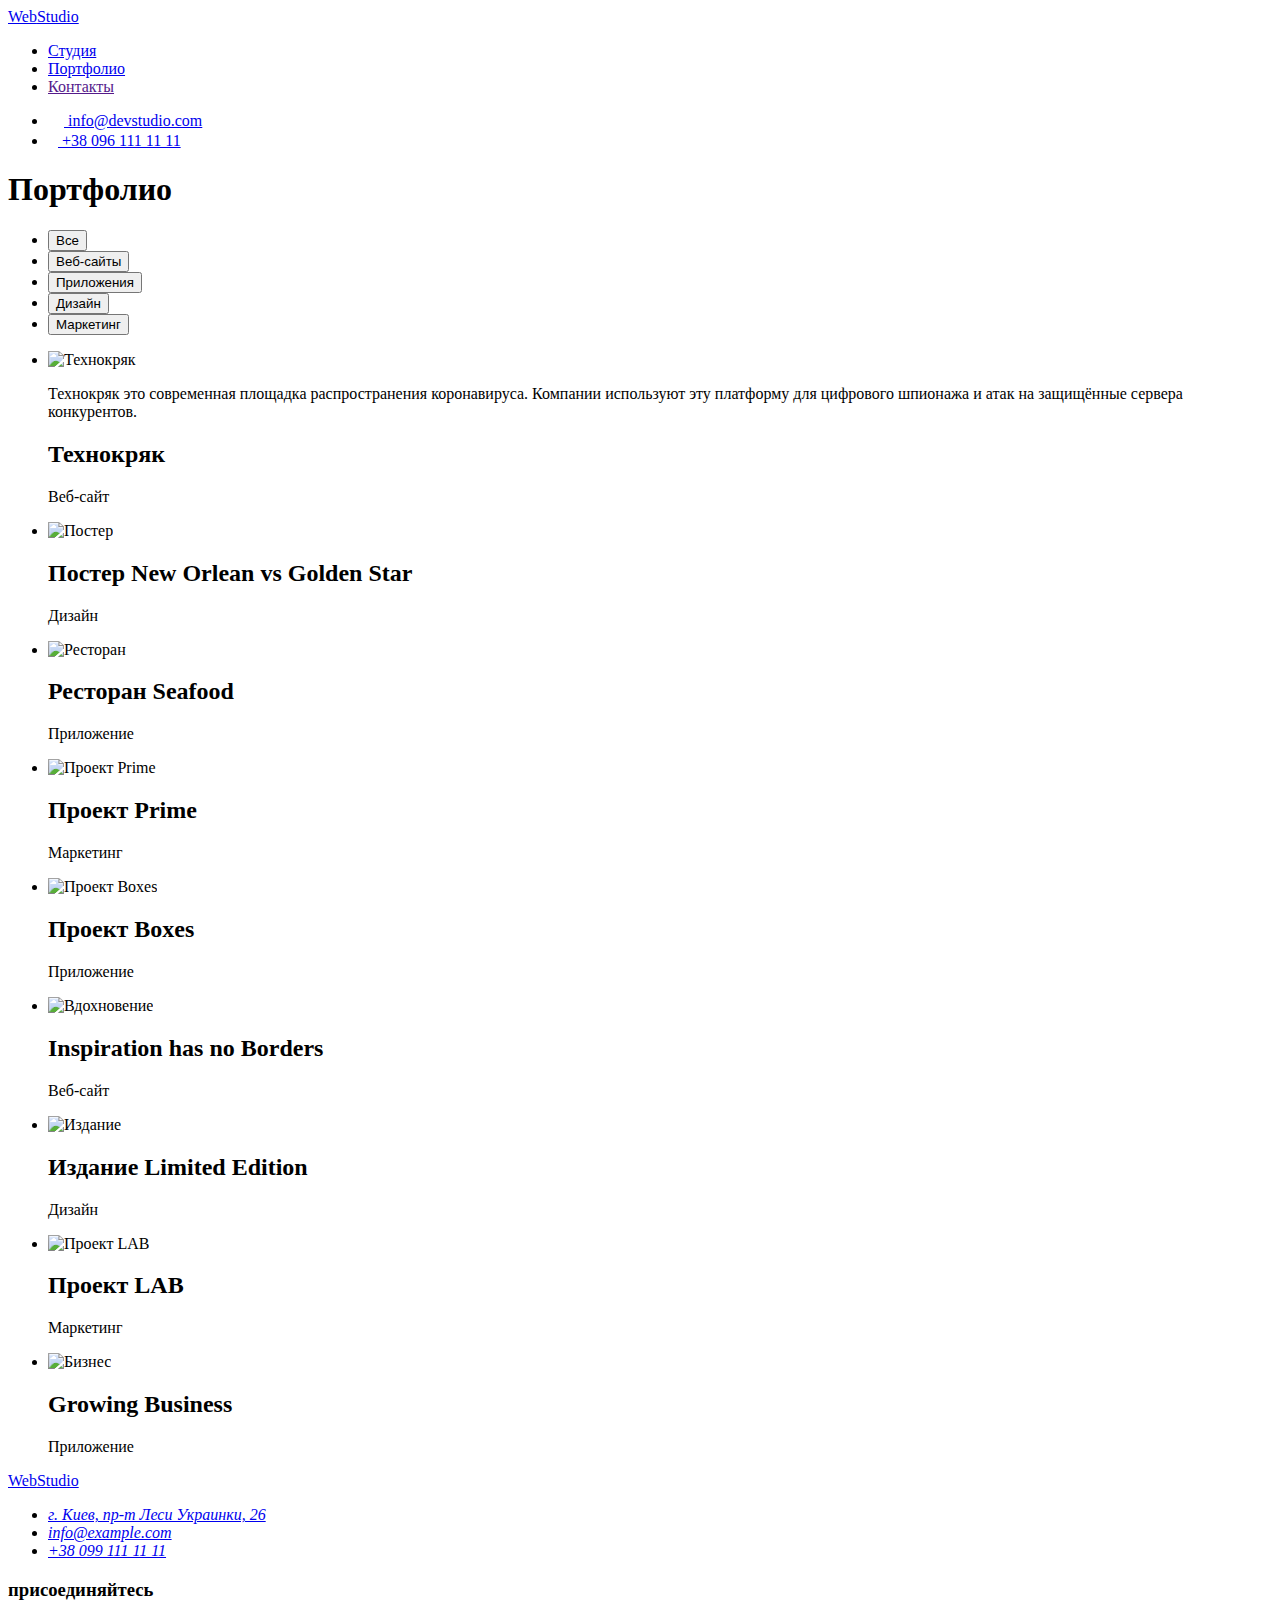
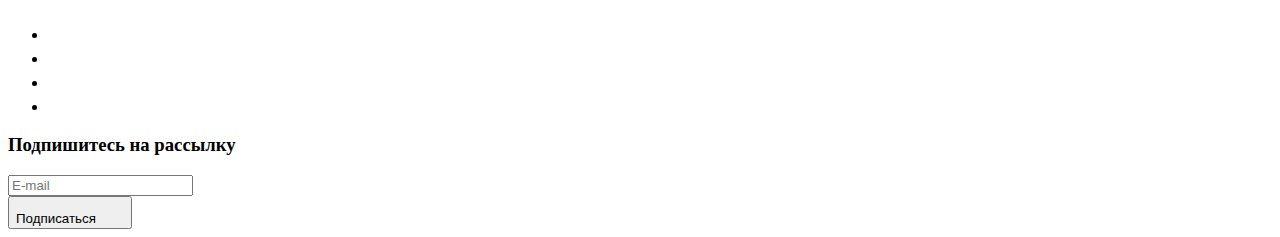
==== portfolio.html @ 632d5973 "basic" ====
<!DOCTYPE html>
<html lang="ru">
<head>
    <meta charset="UTF-8">
    <meta http-equiv="X-UA-Compatible" content="IE=edge">
    <meta name="viewport" content="width=device-width, initial-scale=1.0">
    <title>Портфолио</title>
    <link rel="preconnect" href="https://fonts.googleapis.com">
    <link rel="preconnect" href="https://fonts.gstatic.com" crossorigin>
    <link href="https://fonts.googleapis.com/css2?family=Raleway:wght@700&family=Roboto:wght@400;500;700;900&display=swap"
        rel="stylesheet">
    <link rel="stylesheet" href="https://cdnjs.cloudflare.com/ajax/libs/modern-normalize/1.1.0/modern-normalize.min.css"
        integrity="sha512-wpPYUAdjBVSE4KJnH1VR1HeZfpl1ub8YT/NKx4PuQ5NmX2tKuGu6U/JRp5y+Y8XG2tV+wKQpNHVUX03MfMFn9Q=="
        crossorigin="anonymous" referrerpolicy="no-referrer" />
    <link rel="stylesheet" href="./css/main.min.css">
</head>
<body class="page-body">

    <header class="header">
    
        <div class="container header__container">
    
            <nav class="header__navigation">
    
                <a href='./index.html' class="logo link">
                    <span class="logo__first-part">Web</span><span class="logo__second-part">Studio</span>
                </a>
    
                <ul class="site-nav list">
                    <li class="site-nav__item"><a href="./index.html" class="site-nav__link link">Студия</a></li>
                    <li class="site-nav__item"><a href="./portfolio.html" class="site-nav__link site-nav__link--current link">Портфолио</a></li>
                    <li class="site-nav__item"><a href="" class="site-nav__link link">Контакты</a></li>
                </ul>
            </nav>
    
            <ul class="site-auth list">
                <li class="site-auth__item">
                    <a href="mailto:info@devstudio.com" class="site-auth__link link">
                        <svg class="site-auth__icon" width="16" height="12">
                            <use href="./images/icons.svg#envelope"></use>
                        </svg>
                        info@devstudio.com</a>
                </li>
                <li class="site-auth__item">
                    <a href="tel:+380961111111" class="site-auth__link link">
                        <svg class="site-auth__icon" width="10" height="16">
                            <use href="./images/icons.svg#smartphone"></use>
                        </svg>
                        +38 096 111 11 11</a>
                </li>
            </ul>
        </div>
    
    </header>

<main>

    <section class="section">

    <h1 class="visually-hidden">Портфолио</h1>

    <div class="container">

    <ul class="filters list">
        <li class="filters__item"><button type="button" class="filters__button">Все</button></li>
        <li class="filters__item"><button type="button" class="filters__button">Веб-сайты</button></li>
        <li class="filters__item"><button type="button" class="filters__button">Приложения</button></li>
        <li class="filters__item"><button type="button" class="filters__button">Дизайн</button></li>
        <li class="filters__item"><button type="button" class="filters__button">Маркетинг</button></li>
    </ul>

    <ul class="gallery list">
        <li class="gallery__item">
            <div class="gallery__img">
            <img src="./images/techno.jpg" alt="Технокряк" width="370">
                <div class="gallery__overlay">
                <p class="gallery__img-text">Технокряк это современная площадка распространения коронавируса. Компании используют эту платформу для цифрового
                шпионажа и атак на защищённые сервера конкурентов.</p>
                </div>
            </div>
        <div class="gallery__description">
            <h2 class="gallery__title">Технокряк</h2>
            <p class="gallery__text">Веб-сайт</p>
        </div>
        </li>
        <li class="gallery__item">
            <div class="gallery__img">
            <img src="./images/poster.jpg" alt="Постер" width="370">
            <div class="gallery__overlay"></div>
            </div>
        <div class="gallery__description">
            <h2 class="gallery__title">Постер New Orlean vs Golden Star</h2>
            <p class="gallery__text">Дизайн</p>
        </div>
        </li>
        <li class="gallery__item">
            <div class="gallery__img">
            <img src="./images/restaurant.jpg" alt="Ресторан" width="370">
            <div class="gallery__overlay"></div>
            </div>
        <div class="gallery__description">
            <h2 class="gallery__title">Ресторан Seafood</h2>
            <p class="gallery__text">Приложение</p>
        </div>
        </li>
        <li class="gallery__item">
            <div class="gallery__img">
            <img src="./images/prime.jpg" alt="Проект Prime" width="370">
            <div class="gallery__overlay"></div>
            </div>
        <div class="gallery__description">
            <h2 class="gallery__title">Проект Prime</h2>
            <p class="gallery__text">Маркетинг</p>
        </div>
        </li>
        <li class="gallery__item">
            <div class="gallery__img">
            <img src="./images/boxes.jpg" alt="Проект Boxes" width="370">
            <div class="gallery__overlay"></div>
            </div>
        <div class="gallery__description">
            <h2 class="gallery__title">Проект Boxes</h2>
            <p class="gallery__text">Приложение</p>
        </div>
        </li>
        <li class="gallery__item">
            <div class="gallery__img">
            <img src="./images/inspiration.jpg" alt="Вдохновение" width="370">
            <div class="gallery__overlay"></div>
            </div>
        <div class="gallery__description">
            <h2 class="gallery__title">Inspiration has no Borders</h2>
            <p class="gallery__text">Веб-сайт</p>
        </div>
        </li>
        <li class="gallery__item">
            <div class="gallery__img">
            <img src="./images/edition.jpg" alt="Издание" width="370">
            <div class="gallery__overlay"></div>
            </div>
        <div class="gallery__description">
            <h2 class="gallery__title">Издание Limited Edition</h2>
            <p class="gallery__text">Дизайн</p>
        </div>
        </li>
        <li class="gallery__item">
            <div class="gallery__img">
            <img src="./images/lab.jpg" alt="Проект LAB" width="370">
            <div class="gallery__overlay"></div>
            </div>
        <div class="gallery__description">
            <h2 class="gallery__title">Проект LAB</h2>
            <p class="gallery__text">Маркетинг</p>
        </div>
        </li>
        <li class="gallery__item">
            <div class="gallery__img">
            <img src="./images/business.jpg" alt="Бизнес" width="370">
            <div class="gallery__overlay"></div>
            </div>
        <div class="gallery__description">
            <h2 class="gallery__title">Growing Business</h2>
            <p class="gallery__text">Приложение</p>
        </div>
        </li>
    </ul>
    </div>

    </section>
    
</main>

    <footer class="footer">
    
        <div class="container footer__container">
    
            <div>
    
                <a href='./index.html' class="logo footer__logo link">
                    <span class="logo__first-part">Web</span><span class="logo__third-part">Studio</span>
                </a>
    
                <address>
                    <ul class="list">
                        <li class="footer__contacts"><a href="https://goo.gl/maps/o6CTG7ZyWRpgSFj19" target="_blank"
                                rel="noopener noreferrer" class="footer__link footer__link--address link">г. Киев,
                                пр-т Леси Украинки, 26</a></li>
                        <li class="footer__contacts"><a href="mailto:info@example.com"
                                class="footer__link link">info@example.com</a></li>
                        <li class="footer__contacts"><a href="tel:+380991111111" class="footer__link link">+38 099 111 11
                                11</a></li>
                    </ul>
                </address>
    
            </div>
    
            <div class="footer__join">
                <h3 class="footer__join-title">присоединяйтесь</h3>
                <ul class="social list">
                    <li class="social__item foote">
                        <a href="" class="social__link social__link--bcg">
                            <svg class="social__icon social__icon--white" width="20" height="20">
                                <use href="./images/icons.svg#instagram"></use>
                            </svg>
                        </a>
                    </li>
                    <li class="social__item foote">
                        <a href="" class="social__link social__link--bcg">
                            <svg class="social__icon social__icon--white" width="20" height="20">
                                <use href="./images/icons.svg#twitter"></use>
                            </svg>
                        </a>
                    </li>
                    <li class="social__item foote">
                        <a href="" class="social__link social__link--bcg">
                            <svg class="social__icon social__icon--white" width="20" height="20">
                                <use href="./images/icons.svg#facebook"></use>
                            </svg>
                        </a>
                    </li>
                    <li class="social__item foote">
                        <a href="" class="social__link social__link--bcg">
                            <svg class="social__icon social__icon--white" width="20" height="20">
                                <use href="./images/icons.svg#linkedin"></use>
                            </svg>
                        </a>
                    </li>
                </ul>
            </div>
    
            <div class="subscription--left">
                <h3 class="footer__join-title">Подпишитесь на рассылку</h3>
    
                <input type="email" name="mail" placeholder="E-mail" class="subscription__mail">
            </div>
            <div class="subscription--right">
                <button type="submit" class="subscription__button">Подписаться
                    <svg class="subscription__icon" width="24" height="24">
                        <use href="./images/icons.svg#icon-send"></use>
                    </svg>
                </button>
            </div>
    
        </div>
    
    </footer>

</body>
</html>
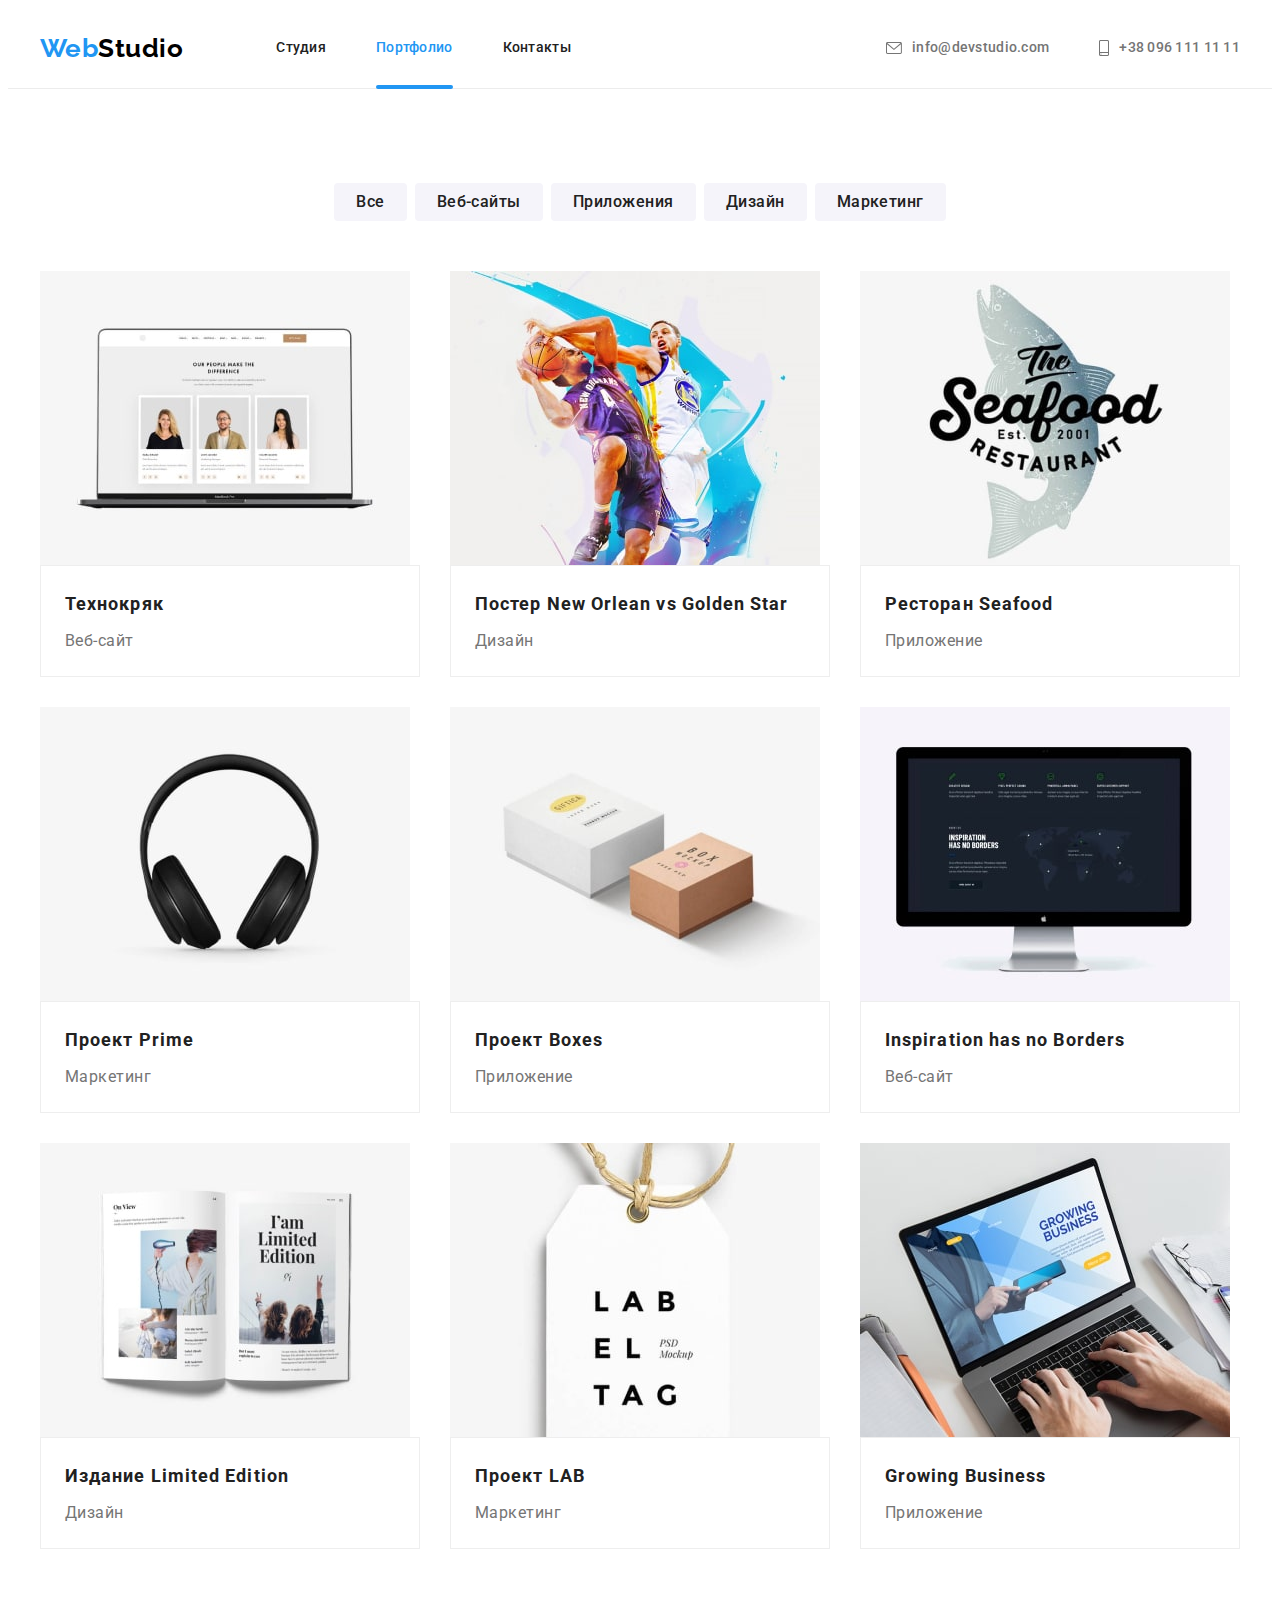
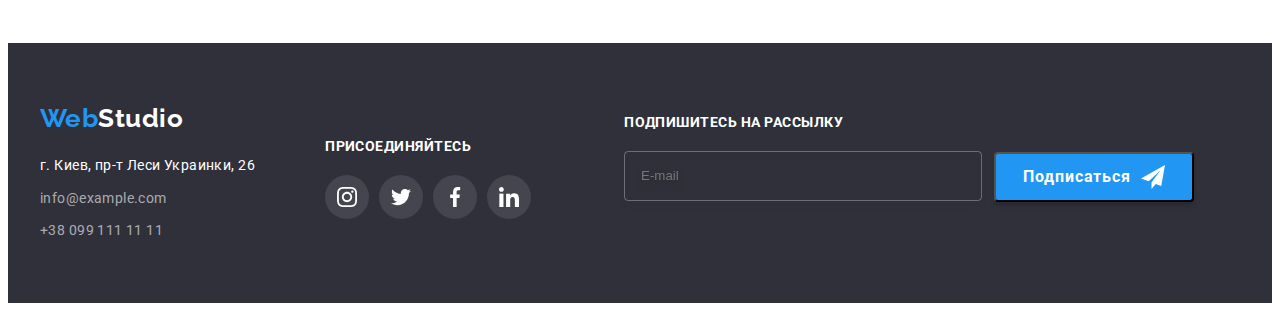
==== commit 2200903e: "basic" ====
--- a/portfolio.html
+++ b/portfolio.html
@@ -197,28 +197,28 @@
             <div class="footer__join">
                 <h3 class="footer__join-title">присоединяйтесь</h3>
                 <ul class="social list">
-                    <li class="social__item foote">
+                    <li class="social__item">
                         <a href="" class="social__link social__link--bcg">
                             <svg class="social__icon social__icon--white" width="20" height="20">
                                 <use href="./images/icons.svg#instagram"></use>
                             </svg>
                         </a>
                     </li>
-                    <li class="social__item foote">
+                    <li class="social__item">
                         <a href="" class="social__link social__link--bcg">
                             <svg class="social__icon social__icon--white" width="20" height="20">
                                 <use href="./images/icons.svg#twitter"></use>
                             </svg>
                         </a>
                     </li>
-                    <li class="social__item foote">
+                    <li class="social__item">
                         <a href="" class="social__link social__link--bcg">
                             <svg class="social__icon social__icon--white" width="20" height="20">
                                 <use href="./images/icons.svg#facebook"></use>
                             </svg>
                         </a>
                     </li>
-                    <li class="social__item foote">
+                    <li class="social__item">
                         <a href="" class="social__link social__link--bcg">
                             <svg class="social__icon social__icon--white" width="20" height="20">
                                 <use href="./images/icons.svg#linkedin"></use>
@@ -234,7 +234,7 @@
                 <input type="email" name="mail" placeholder="E-mail" class="subscription__mail">
             </div>
             <div class="subscription--right">
-                <button type="submit" class="subscription__button">Подписаться
+                <button type="submit" class="subscription__button button">Подписаться
                     <svg class="subscription__icon" width="24" height="24">
                         <use href="./images/icons.svg#icon-send"></use>
                     </svg>
--- a/css/main.min.css
+++ b/css/main.min.css
@@ -0,0 +1,2 @@
+h1,h2,h3,h4,h5,h6,p,ul{margin-top:0;margin-bottom:0}img{display:block;max-width:100%;height:auto}.list{padding:0;margin:0;list-style:none}.link{text-decoration:none}.container{width:1200px;padding-left:15px;padding-right:15px;margin:0 auto}.page-body{background-color:#fff;color:#757575;font-family:Roboto, sans-serif;letter-spacing:0.03em}.button{display:-webkit-box;display:-ms-flexbox;display:flex;-webkit-box-align:center;-ms-flex-align:center;align-items:center;-webkit-box-pack:center;-ms-flex-pack:center;justify-content:center;min-width:200px;height:50px;font-family:inherit;font-weight:700;font-size:16px;line-height:1.87;letter-spacing:0.06em;color:#fff;background-color:#2196f3;-webkit-box-shadow:0px 4px 4px rgba(0,0,0,0.15);box-shadow:0px 4px 4px rgba(0,0,0,0.15);border-radius:4px;cursor:pointer}.visually-hidden{position:absolute;white-space:nowrap;width:1px;height:1px;overflow:hidden;border:0;padding:0;clip:rect(0 0 0 0);-webkit-clip-path:inset(50%);clip-path:inset(50%);margin:-1px}.section{padding-top:94px;padding-bottom:94px}.section__title{color:#212121;font-weight:700;font-size:36px;line-height:1.16;text-align:center;margin-bottom:50px}.header{border-bottom:1px solid #ececec}.header__container{display:-webkit-box;display:-ms-flexbox;display:flex;-webkit-box-align:center;-ms-flex-align:center;align-items:center;padding-top:0;padding-bottom:0}.header__navigation{display:-webkit-box;display:-ms-flexbox;display:flex;-webkit-box-align:center;-ms-flex-align:center;align-items:center}.logo{font-family:Raleway;font-weight:700;font-size:26px;line-height:1.19}.logo__first-part{color:#2196f3}.logo__second-part{color:#000}.logo__third-part{color:#fff}.site-nav{margin-left:93px;display:-webkit-box;display:-ms-flexbox;display:flex;font-weight:500;font-size:14px;line-height:1.14;letter-spacing:0.02em}.site-nav__item:not(:last-child){margin-right:50px}.site-nav__link{position:relative;color:#212121;display:-webkit-box;display:-ms-flexbox;display:flex;-webkit-box-align:center;-ms-flex-align:center;align-items:center;padding-top:32px;padding-bottom:32px;-webkit-transition-property:color;transition-property:color;-webkit-transition-duration:250ms;transition-duration:250ms;-webkit-transition-timing-function:cubic-bezier(0.4, 0, 0.2, 1);transition-timing-function:cubic-bezier(0.4, 0, 0.2, 1)}.site-nav__link:hover{color:#2196f3}.site-nav__link:focus{color:#2196f3}.site-nav__link--current{color:#2196f3}.site-nav__link--current::after{position:absolute;content:'';display:block;width:100%;height:4px;background-color:#2196f3;border-radius:2px;bottom:-1px}.site-auth{display:-webkit-box;display:-ms-flexbox;display:flex;margin-left:auto;font-weight:500;font-size:14px;line-height:1.14;letter-spacing:0.02em}.site-auth__item:not(:last-child){margin-right:50px}.site-auth__icon{margin-right:10px;padding:0;fill:currentColor}.site-auth__link{display:-webkit-box;display:-ms-flexbox;display:flex;-webkit-box-align:center;-ms-flex-align:center;align-items:center;padding-top:32px;padding-bottom:32px;color:#757575;-webkit-transition-property:color;transition-property:color;-webkit-transition-duration:250ms;transition-duration:250ms;-webkit-transition-timing-function:cubic-bezier(0.4, 0, 0.2, 1);transition-timing-function:cubic-bezier(0.4, 0, 0.2, 1)}.site-auth__link:hover{color:#2196f3}.site-auth__link:focus{color:#2196f3}.hero{padding-top:200px;padding-bottom:200px;background-color:#2f303a;text-align:center;max-width:1600px;height:600px;margin-left:auto;margin-right:auto;background-image:-webkit-gradient(linear, left top, left bottom, from(rgba(47,48,58,0.4)), to(rgba(47,48,58,0.4))),url(../images/hero-img.jpg);background-image:linear-gradient(rgba(47,48,58,0.4), rgba(47,48,58,0.4)),url(../images/hero-img.jpg);background-repeat:no-repeat;background-position:center;background-size:cover}.hero__title{margin-bottom:30px;max-width:696px;margin-right:auto;margin-left:auto;color:#fff;font-weight:900;font-size:44px;line-height:1.36;letter-spacing:0.06em;text-transform:uppercase}.hero__button{padding:10px 32px;display:inline-block}.advantages{display:-webkit-box;display:-ms-flexbox;display:flex}.advantages__title{margin-bottom:10px;color:#212121;font-weight:700;font-size:14px;line-height:1.14;text-transform:uppercase}.advantages__text{font-size:14px;line-height:1.71}.advantages__item{width:calc((100% - 90px) / 4);margin-right:30px}.advantages__item:nth-child(4n){margin-right:0}.advantages__item::before{display:block;content:'';height:120px;background-size:contain;background-repeat:no-repeat;background-position:center;background-color:#f5f4fa;margin-bottom:30px}.advantages__item--icon-antenna::before{background-image:url("../images/antenna.svg")}.advantages__item--icon-clock::before{background-image:url("../images/clock.svg")}.advantages__item--icon-diagram::before{background-image:url("../images/diagram.svg")}.advantages__item--icon-astronaut::before{background-image:url("../images/astronaut.svg")}.work{padding-top:0}.work__list{display:-webkit-box;display:-ms-flexbox;display:flex}.work__item{position:relative;width:calc((100% - 60px) / 3);margin-right:30px}.work__item:nth-child(3n){margin-right:0}.work__description{position:absolute;display:-webkit-box;display:-ms-flexbox;display:flex;-webkit-box-pack:center;-ms-flex-pack:center;justify-content:center;-webkit-box-align:center;-ms-flex-align:center;align-items:center;bottom:0px;height:70px;width:100%;font-weight:700;font-size:14px;line-height:1.14;text-align:center;letter-spacing:0.03em;text-transform:uppercase;color:#fff;background-color:rgba(47,48,58,0.8)}.team{background-color:#f5f4fa}.team__list{display:-webkit-box;display:-ms-flexbox;display:flex}.team__members{padding-top:30px;padding-bottom:30px;background-color:#fff;-webkit-box-shadow:0px 1px 3px rgba(0,0,0,0.12),0px 1px 1px rgba(0,0,0,0.14),0px 2px 1px rgba(0,0,0,0.2);box-shadow:0px 1px 3px rgba(0,0,0,0.12),0px 1px 1px rgba(0,0,0,0.14),0px 2px 1px rgba(0,0,0,0.2);border-radius:0px 0px 4px 4px}.team__name{margin-bottom:10px;color:#212121;font-weight:500;font-size:16px;line-height:1.18;text-align:center}.team__position{margin-bottom:16px;font-size:16px;line-height:1.18;text-align:center}.team__item{width:calc((100% - 90px) / 4);margin-right:30px}.team__item:nth-child(4n){margin-right:0}.social{display:-webkit-box;display:-ms-flexbox;display:flex;-webkit-box-pack:center;-ms-flex-pack:center;justify-content:center}.social__item{width:44px;height:44px}.social__item:not(:last-child){margin-right:10px}.social__link{width:100%;height:100%;border-radius:50%;display:-webkit-box;display:-ms-flexbox;display:flex;-webkit-box-align:center;-ms-flex-align:center;align-items:center;-webkit-box-pack:center;-ms-flex-pack:center;justify-content:center;-webkit-transition-property:background-color;transition-property:background-color;-webkit-transition-duration:250ms;transition-duration:250ms;-webkit-transition-timing-function:cubic-bezier(0.4, 0, 0.2, 1);transition-timing-function:cubic-bezier(0.4, 0, 0.2, 1)}.social__link:hover{background-color:#2196f3}.social__link:focus{background-color:#2196f3}.social__link--bcg{background-color:rgba(255,255,255,0.1)}.social__icon{fill:#afb1b8;-webkit-transition-property:fill;transition-property:fill;-webkit-transition-duration:250ms;transition-duration:250ms;-webkit-transition-timing-function:cubic-bezier(0.4, 0, 0.2, 1);transition-timing-function:cubic-bezier(0.4, 0, 0.2, 1)}.social__icon--white{fill:#fff}.social__link:hover .social__icon{fill:#fff}.social__link:focus .social__icon{fill:#fff}.clients{display:-webkit-box;display:-ms-flexbox;display:flex}.clients__icon{fill:currentColor}.clients__item{margin-right:30px}.clients__item:nth-child(6n){margin-right:0}.clients__link{width:170px;height:92px;display:-webkit-box;display:-ms-flexbox;display:flex;-webkit-box-align:center;-ms-flex-align:center;align-items:center;-webkit-box-pack:center;-ms-flex-pack:center;justify-content:center;color:#afb1b8;border:1px solid #afb1b8;-webkit-box-sizing:border-box;box-sizing:border-box;border-radius:4px;-webkit-transition-property:color, border;transition-property:color, border;-webkit-transition-duration:250ms;transition-duration:250ms;-webkit-transition-timing-function:cubic-bezier(0.4, 0, 0.2, 1);transition-timing-function:cubic-bezier(0.4, 0, 0.2, 1)}.clients__link:focus{border:1px solid #2196f3;color:#2196f3}.clients__link:hover{border:1px solid #2196f3;color:#2196f3}.filters{display:-webkit-box;display:-ms-flexbox;display:flex;margin-bottom:50px;-webkit-box-pack:center;-ms-flex-pack:center;justify-content:center}.filters__item:not(:last-child){margin-right:8px}.filters__button{color:#212121;background-color:#f5f4fa;font-family:inherit;font-weight:500;font-size:16px;line-height:1.62;text-align:center;letter-spacing:0.03em;cursor:pointer;border:none;padding:6px 22px;border-radius:4px;-webkit-transition-property:color, background-color, -webkit-box-shadow;transition-property:color, background-color, -webkit-box-shadow;transition-property:color, background-color, box-shadow;transition-property:color, background-color, box-shadow, -webkit-box-shadow;-webkit-transition-duration:250ms;transition-duration:250ms;-webkit-transition-timing-function:cubic-bezier(0.4, 0, 0.2, 1);transition-timing-function:cubic-bezier(0.4, 0, 0.2, 1)}.filters__button:focus{color:#fff;background-color:#2196f3;-webkit-box-shadow:0px 3px 1px rgba(0,0,0,0.1),0px 1px 2px rgba(0,0,0,0.08),0px 2px 2px rgba(0,0,0,0.12);box-shadow:0px 3px 1px rgba(0,0,0,0.1),0px 1px 2px rgba(0,0,0,0.08),0px 2px 2px rgba(0,0,0,0.12)}.filters__button:hover{color:#fff;background-color:#2196f3;-webkit-box-shadow:0px 3px 1px rgba(0,0,0,0.1),0px 1px 2px rgba(0,0,0,0.08),0px 2px 2px rgba(0,0,0,0.12);box-shadow:0px 3px 1px rgba(0,0,0,0.1),0px 1px 2px rgba(0,0,0,0.08),0px 2px 2px rgba(0,0,0,0.12)}.gallery{display:-webkit-box;display:-ms-flexbox;display:flex;-ms-flex-wrap:wrap;flex-wrap:wrap}.gallery__img{position:relative;overflow:hidden}.gallery__img-text{position:absolute;top:63px;left:24px;right:24px;bottom:173px;font-size:18px;line-height:1.56;letter-spacing:0.03em;color:#fff}.gallery__description{padding:20px 24px;background:#ffffff;border:1px solid #eeeeee;-webkit-box-sizing:border-box;box-sizing:border-box}.gallery__title{margin-bottom:4px;color:#212121;font-weight:700;font-size:18px;line-height:2;letter-spacing:0.06em}.gallery__text{font-size:16px;line-height:1.87}.gallery__item{width:calc((100% - 60px) / 3);margin-right:30px;margin-bottom:30px;cursor:pointer;-webkit-transition-property:-webkit-box-shadow;transition-property:-webkit-box-shadow;transition-property:box-shadow;transition-property:box-shadow, -webkit-box-shadow;-webkit-transition-duration:250ms;transition-duration:250ms;-webkit-transition-timing-function:cubic-bezier(0.4, 0, 0.2, 1);transition-timing-function:cubic-bezier(0.4, 0, 0.2, 1)}.gallery__item:nth-child(3n){margin-right:0}.gallery__item:nth-last-child(-n+3){margin-bottom:0}.gallery__item:hover{-webkit-box-shadow:0px 1px 1px rgba(0,0,0,0.12),0px 4px 4px rgba(0,0,0,0.06),1px 4px 6px rgba(0,0,0,0.16);box-shadow:0px 1px 1px rgba(0,0,0,0.12),0px 4px 4px rgba(0,0,0,0.06),1px 4px 6px rgba(0,0,0,0.16)}.gallery__item:focus{-webkit-box-shadow:0px 1px 1px rgba(0,0,0,0.12),0px 4px 4px rgba(0,0,0,0.06),1px 4px 6px rgba(0,0,0,0.16);box-shadow:0px 1px 1px rgba(0,0,0,0.12),0px 4px 4px rgba(0,0,0,0.06),1px 4px 6px rgba(0,0,0,0.16)}.gallery__overlay{position:absolute;top:0;left:0;width:370px;height:294px;background-color:rgba(33,150,243,0.9);-webkit-transform:translateY(101%);transform:translateY(101%);-webkit-transition-property:-webkit-transform;transition-property:-webkit-transform;transition-property:transform;transition-property:transform, -webkit-transform;-webkit-transition-duration:250ms;transition-duration:250ms;-webkit-transition-timing-function:cubic-bezier(0.4, 0, 0.2, 1);transition-timing-function:cubic-bezier(0.4, 0, 0.2, 1)}.gallery__item:hover .gallery__overlay{-webkit-transform:translateY(0%);transform:translateY(0%)}.backdrop{position:fixed;top:0;left:0;height:100%;width:100%;background-color:rgba(0,0,0,0.2);opacity:1;-webkit-transition-property:opacity;transition-property:opacity;-webkit-transition-duration:250ms;transition-duration:250ms;-webkit-transition-timing-function:cubic-bezier(0.4, 0, 0.2, 1);transition-timing-function:cubic-bezier(0.4, 0, 0.2, 1)}.backdrop.is-hidden{opacity:0;pointer-events:none}.backdrop.is-hidden .modal{-webkit-transform:translate(-50%, -50%) scale(0.5);transform:translate(-50%, -50%) scale(0.5)}.modal{position:absolute;top:50%;left:50%;padding:40px;width:528px;height:581px;background-color:#fff;-webkit-box-shadow:0px 1px 3px rgba(0,0,0,0.12),0px 1px 1px rgba(0,0,0,0.14),0px 2px 1px rgba(0,0,0,0.2);box-shadow:0px 1px 3px rgba(0,0,0,0.12),0px 1px 1px rgba(0,0,0,0.14),0px 2px 1px rgba(0,0,0,0.2);border-radius:4px;-webkit-transform:translate(-50%, -50%) scale(1);transform:translate(-50%, -50%) scale(1);-webkit-transition-property:-webkit-transform;transition-property:-webkit-transform;transition-property:transform;transition-property:transform, -webkit-transform;-webkit-transition-duration:250ms;transition-duration:250ms;-webkit-transition-timing-function:cubic-bezier(0.4, 0, 0.2, 1);transition-timing-function:cubic-bezier(0.4, 0, 0.2, 1)}.modal__button-close{position:absolute;right:8px;top:8px;width:30px;height:30px;border-radius:50%;display:-webkit-box;display:-ms-flexbox;display:flex;-webkit-box-align:center;-ms-flex-align:center;align-items:center;-webkit-box-pack:center;-ms-flex-pack:center;justify-content:center;background:#fff;border:1px solid rgba(0,0,0,0.1);-webkit-box-sizing:border-box;box-sizing:border-box;cursor:pointer}.modal__button-close:hover{color:#2196f3;-webkit-transition-property:color, border-color;transition-property:color, border-color;-webkit-transition-duration:250ms;transition-duration:250ms;-webkit-transition-timing-function:cubic-bezier(0.4, 0, 0.2, 1);transition-timing-function:cubic-bezier(0.4, 0, 0.2, 1)}.modal__button-close:focus{color:#2196f3;-webkit-transition-property:color, border-color;transition-property:color, border-color;-webkit-transition-duration:250ms;transition-duration:250ms;-webkit-transition-timing-function:cubic-bezier(0.4, 0, 0.2, 1);transition-timing-function:cubic-bezier(0.4, 0, 0.2, 1)}.modal__button-icon{fill:#000000}.modal__button-icon:hover{fill:currentColor}.modal__button-icon:focus{fill:currentColor}.clients-form__form-title{font-weight:700;font-size:20px;line-height:1.15;text-align:center;letter-spacing:0.03em;margin-bottom:12px;color:#212121}.clients-form__form-icon{position:absolute;top:50%;left:12px}.clients-form__form-label{padding-bottom:4px;font-size:12px;line-height:1.16;letter-spacing:0.01em;color:#757575}.clients-form__form-comment{width:100%;height:120px;padding-top:12px;padding-bottom:12px;padding-left:16px;padding-right:16px;resize:none;border:1px solid rgba(33,33,33,0.2);-webkit-box-sizing:border-box;box-sizing:border-box;border-radius:4px;cursor:pointer;outline:none}.clients-form__policy-link{font-size:14px;line-height:1.71;letter-spacing:0.03em;color:#2196f3;margin-left:0}.clients-form__button-send{margin:0 auto}.clients-form__form-field{position:relative;display:-webkit-box;display:-ms-flexbox;display:flex;-webkit-box-orient:vertical;-webkit-box-direction:normal;-ms-flex-direction:column;flex-direction:column;margin-bottom:10px}.clients-form__form-field--comment{margin-bottom:20px}.clients-form__form-field input{padding-top:12px;padding-bottom:12px;padding-left:42px;border:1px solid rgba(33,33,33,0.2);-webkit-box-sizing:border-box;box-sizing:border-box;border-radius:4px;height:40px;cursor:pointer;outline:none}.clients-form__form-field input:focus{border-color:#2196f3;-webkit-transition-property:border-color;transition-property:border-color;-webkit-transition-duration:250ms;transition-duration:250ms;-webkit-transition-timing-function:cubic-bezier(0.4, 0, 0.2, 1);transition-timing-function:cubic-bezier(0.4, 0, 0.2, 1)}.clients-form__form-field textarea::-webkit-input-placeholder{font-size:12px;line-height:1.16;letter-spacing:0.01em;color:rgba(117,117,117,0.5)}.clients-form__form-field textarea:-ms-input-placeholder{font-size:12px;line-height:1.16;letter-spacing:0.01em;color:rgba(117,117,117,0.5)}.clients-form__form-field textarea::-ms-input-placeholder{font-size:12px;line-height:1.16;letter-spacing:0.01em;color:rgba(117,117,117,0.5)}.clients-form__form-field textarea::placeholder{font-size:12px;line-height:1.16;letter-spacing:0.01em;color:rgba(117,117,117,0.5)}.clients-form__form-field textarea:focus{border-color:#2196f3;-webkit-transition-property:border-color;transition-property:border-color;-webkit-transition-duration:250ms;transition-duration:250ms;-webkit-transition-timing-function:cubic-bezier(0.4, 0, 0.2, 1);transition-timing-function:cubic-bezier(0.4, 0, 0.2, 1)}.clients-form__form-field input:focus+.clients-form__form-icon{fill:#2196f3;-webkit-transition-property:fill;transition-property:fill;-webkit-transition-duration:250ms;transition-duration:250ms;-webkit-transition-timing-function:cubic-bezier(0.4, 0, 0.2, 1);transition-timing-function:cubic-bezier(0.4, 0, 0.2, 1)}.clients-form__policy-field{position:relative;display:-webkit-box;display:-ms-flexbox;display:flex;-webkit-box-align:center;-ms-flex-align:center;align-items:center;margin-bottom:30px}.clients-form__policy-field input[type='checkbox']{width:16px;height:15px}.clients-form__policy-text{font-size:14px;line-height:1.71;letter-spacing:0.03em;margin-left:7px;color:#757575}.clients-form__policy-text::before{position:absolute;left:0;top:50%;-webkit-transform:translateY(-50%);transform:translateY(-50%);content:'';width:16px;height:15px;border:2px solid #212121;margin-right:5px;display:block;border-radius:2px}.clients-form__policy-check:checked+.clients-form__policy-text::before{background-image:url(../images/icon-check.svg);background-position:center;background-size:cover;background-repeat:no-repeat;border:none}.footer{padding-top:60px;padding-bottom:60px;background-color:#2f303a;letter-spacing:0.03em}.footer__container{display:-webkit-box;display:-ms-flexbox;display:flex}.footer__logo{display:inline-block;margin-bottom:20px}.footer__contacts:not(:last-child){margin-bottom:9px}.footer__link{color:rgba(255,255,255,0.6);font-style:normal;font-size:14px;line-height:1.71;letter-spacing:0.03em;-webkit-transition-property:color;transition-property:color;-webkit-transition-duration:250ms;transition-duration:250ms;-webkit-transition-timing-function:cubic-bezier(0.4, 0, 0.2, 1);transition-timing-function:cubic-bezier(0.4, 0, 0.2, 1)}.footer__link--address{color:#fff}.footer__link:focus{color:#2196f3}.footer__link:hover{color:#2196f3}.footer__join{display:block;-webkit-box-pack:center;-ms-flex-pack:center;justify-content:center;-ms-flex-line-pack:center;align-content:center;margin-left:70px;margin-top:12px}.footer__join-title{margin-bottom:20px;font-weight:700;font-size:14px;line-height:1.14;text-transform:uppercase;color:#fff}.subscription--left{margin-left:93px;margin-top:12px}.subscription--left input[type='email']{background-color:transparent}.subscription__mail{width:358px;height:50px;padding-left:16px;padding-right:16px;padding-top:15px;padding-bottom:15px;border:1px solid rgba(255,255,255,0.3);-webkit-box-sizing:border-box;box-sizing:border-box;-webkit-filter:drop-shadow(0px 4px 4px rgba(0,0,0,0.15));filter:drop-shadow(0px 4px 4px rgba(0,0,0,0.15));border-radius:4px;outline:none}.subscription--right{margin-left:12px;margin-top:49px}.subscription__icon{margin-left:10px}
+/*# sourceMappingURL=main.min.css.map */